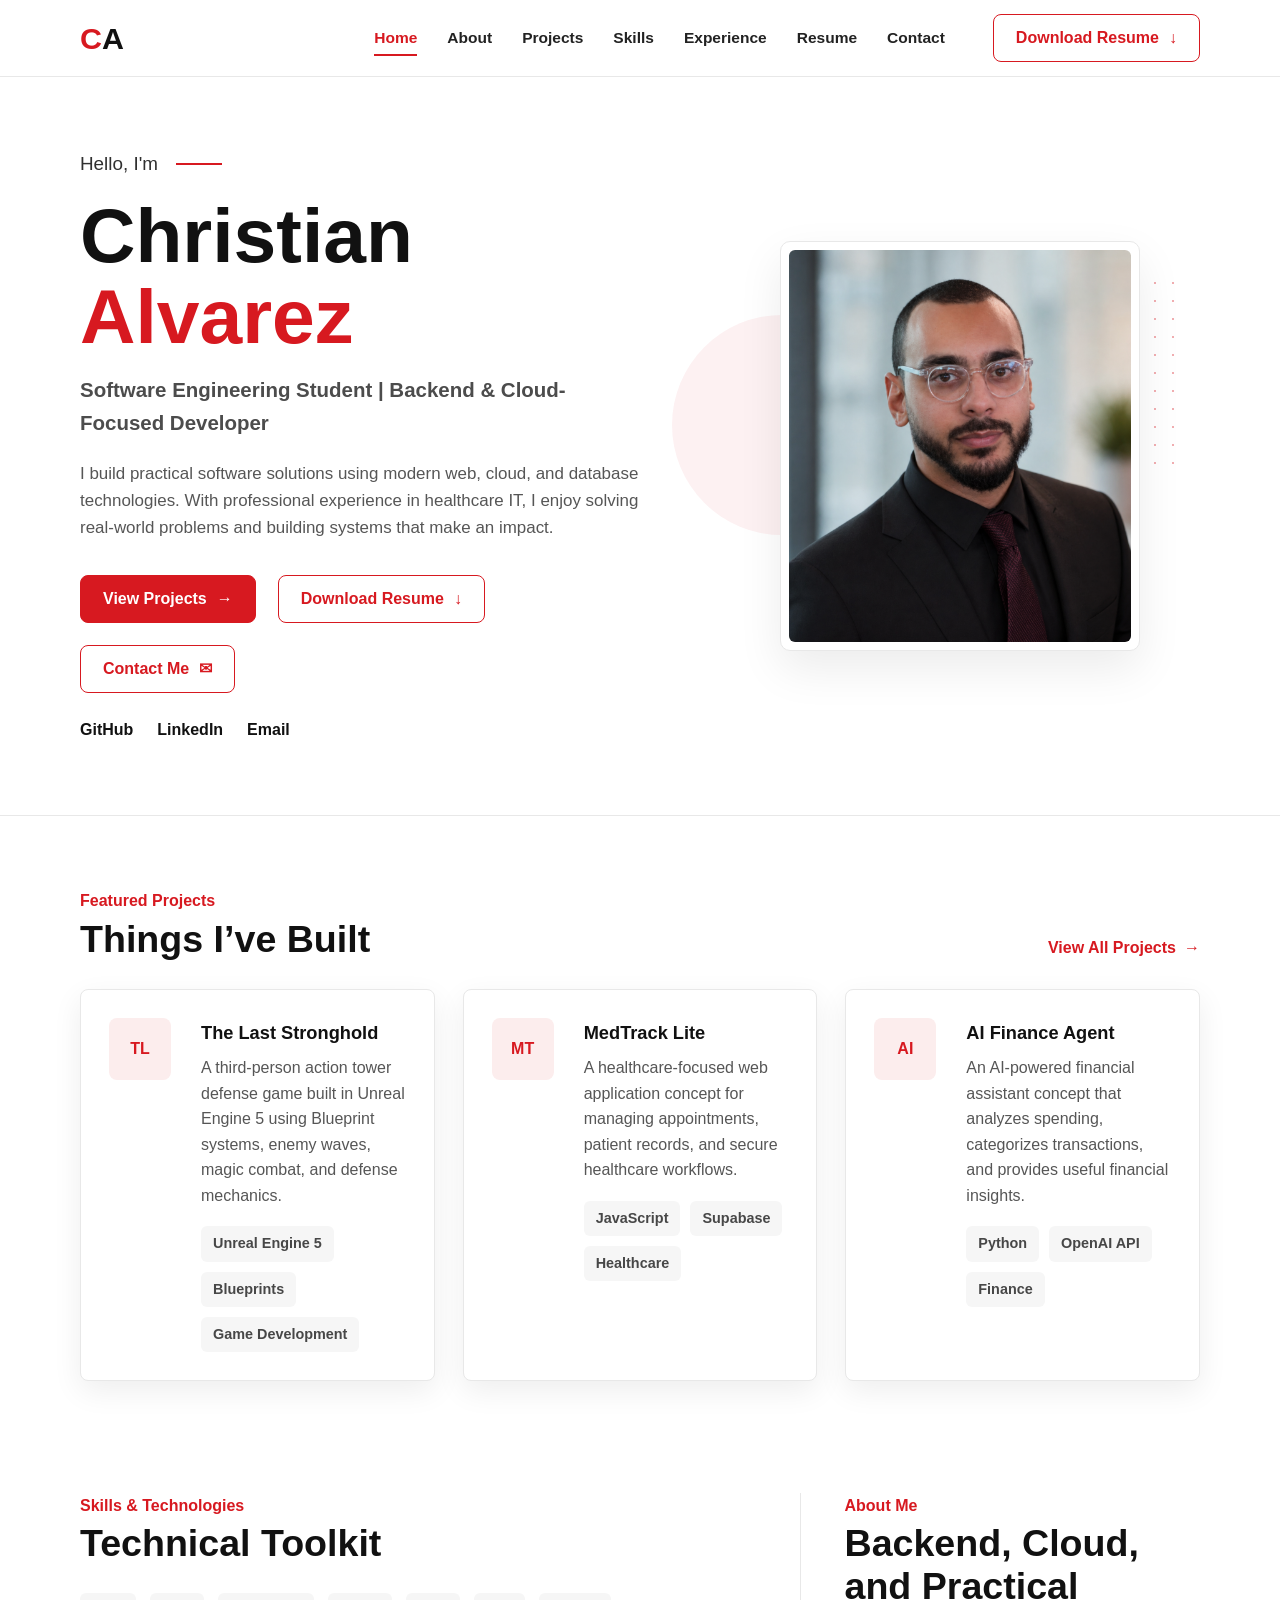
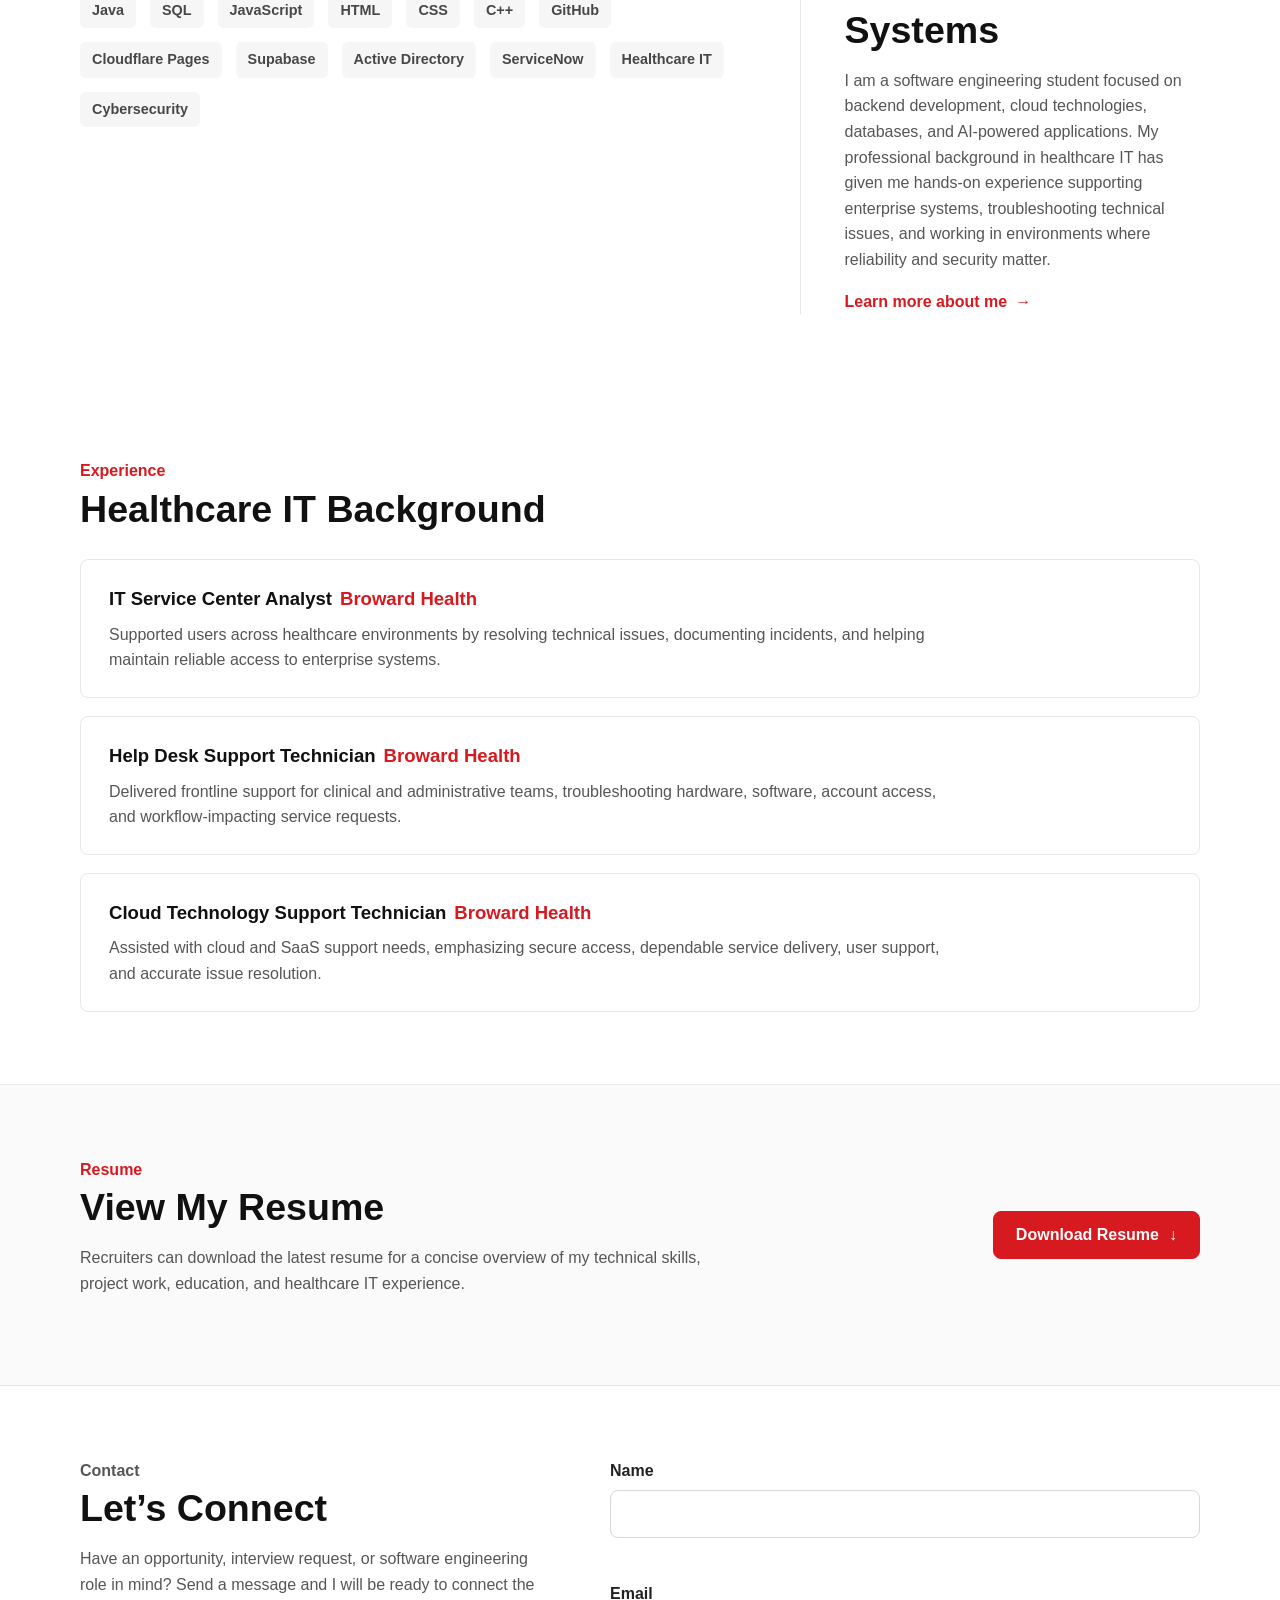
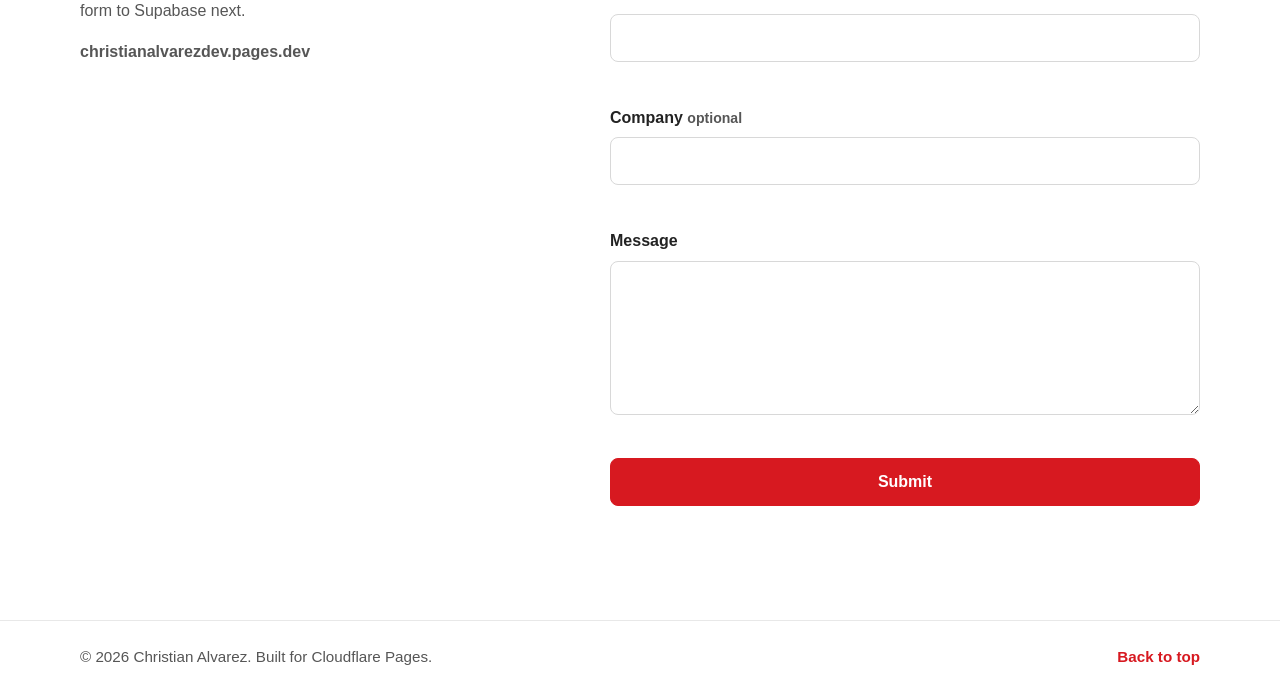
==== index.html @ f027a2ce "Initial portfolio website" ====
<!DOCTYPE html>
<html lang="en">
<head>
  <meta charset="UTF-8" />
  <meta name="viewport" content="width=device-width, initial-scale=1.0" />
  <meta
    name="description"
    content="Christian Alvarez is a software engineering student focused on backend development, cloud technologies, databases, AI applications, and healthcare IT."
  />
  <title>Christian Alvarez | Software Engineering Portfolio</title>
  <link rel="stylesheet" href="styles.css" />
</head>
<body>
  <header class="site-header">
    <nav class="nav container" aria-label="Main navigation">
      <a class="logo" href="#home" aria-label="Christian Alvarez home">
        <span>C</span>A
      </a>

      <button class="nav-toggle" type="button" aria-label="Open navigation" aria-expanded="false">
        <span></span>
        <span></span>
        <span></span>
      </button>

      <div class="nav-menu" id="nav-menu">
        <ul class="nav-links">
          <li><a class="active" href="#home">Home</a></li>
          <li><a href="#about">About</a></li>
          <li><a href="#projects">Projects</a></li>
          <li><a href="#skills">Skills</a></li>
          <li><a href="#experience">Experience</a></li>
          <li><a href="#resume">Resume</a></li>
          <li><a href="#contact">Contact</a></li>
        </ul>

        <a class="btn btn-outline nav-resume" href="assets/Christian-Alvarez-Resume.pdf" download>
          Download Resume
          <span aria-hidden="true">&#8595;</span>
        </a>
      </div>
    </nav>
  </header>

  <main>
    <section class="hero section" id="home">
      <div class="container hero-grid">
        <div class="hero-content">
          <p class="intro-line">Hello, I'm</p>
          <h1>Christian <span>Alvarez</span></h1>
          <p class="hero-subtitle">Software Engineering Student | Backend &amp; Cloud-Focused Developer</p>
          <p class="hero-copy">
            I build practical software solutions using modern web, cloud, and database technologies.
            With professional experience in healthcare IT, I enjoy solving real-world problems and
            building systems that make an impact.
          </p>

          <div class="hero-actions" aria-label="Primary actions">
            <a class="btn btn-primary" href="#projects">View Projects <span aria-hidden="true">&#8594;</span></a>
            <a class="btn btn-outline" href="assets/Christian-Alvarez-Resume.pdf" download>
              Download Resume <span aria-hidden="true">&#8595;</span>
            </a>
            <a class="btn btn-outline" href="#contact">Contact Me <span aria-hidden="true">&#9993;</span></a>
          </div>

          <div class="social-links" aria-label="Social links">
            <a href="https://github.com/Calvarez2547/" target="_blank" rel="noopener noreferrer">GitHub</a>
            <a href="https://www.linkedin.com/in/calvarez2547/" target="_blank" rel="noopener noreferrer">LinkedIn</a>
            <a href="mailto:calvarez2547@gmail.com">Email</a>
          </div>
        </div>

        <div class="hero-media" aria-label="Professional photo placeholder">
          <div class="photo-card">
            <img
              src="assets/Headshot.png"
              alt="Professional portrait of Christian Alvarez"
              onerror="this.style.display='none'; this.nextElementSibling.style.display='grid';"
            />
            <div class="photo-placeholder">Professional Photo</div>
          </div>
        </div>
      </div>
    </section>

    <section class="section projects-section" id="projects">
      <div class="container">
        <div class="section-heading row-heading">
          <div>
            <p class="section-label">Featured Projects</p>
            <h2>Things I&rsquo;ve Built</h2>
          </div>
          <a class="text-link" href="#projects">View All Projects <span aria-hidden="true">&#8594;</span></a>
        </div>

        <div class="project-grid">
          <article class="project-card">
            <div class="project-icon" aria-hidden="true">TL</div>
            <div>
              <h3>The Last Stronghold</h3>
              <p>
                A third-person action tower defense game built in Unreal Engine 5 using Blueprint
                systems, enemy waves, magic combat, and defense mechanics.
              </p>
              <div class="tags">
                <span>Unreal Engine 5</span>
                <span>Blueprints</span>
                <span>Game Development</span>
              </div>
            </div>
          </article>

          <article class="project-card">
            <div class="project-icon" aria-hidden="true">MT</div>
            <div>
              <h3>MedTrack Lite</h3>
              <p>
                A healthcare-focused web application concept for managing appointments, patient
                records, and secure healthcare workflows.
              </p>
              <div class="tags">
                <span>JavaScript</span>
                <span>Supabase</span>
                <span>Healthcare</span>
              </div>
            </div>
          </article>

          <article class="project-card">
            <div class="project-icon" aria-hidden="true">AI</div>
            <div>
              <h3>AI Finance Agent</h3>
              <p>
                An AI-powered financial assistant concept that analyzes spending, categorizes
                transactions, and provides useful financial insights.
              </p>
              <div class="tags">
                <span>Python</span>
                <span>OpenAI API</span>
                <span>Finance</span>
              </div>
            </div>
          </article>
        </div>
      </div>
    </section>

    <section class="section split-section" id="skills">
      <div class="container split-grid">
        <div class="skills-panel">
          <div class="section-heading">
            <p class="section-label">Skills &amp; Technologies</p>
            <h2>Technical Toolkit</h2>
          </div>
          <div class="skills-grid" aria-label="Skills list">
            <span>Java</span>
            <span>SQL</span>
            <span>JavaScript</span>
            <span>HTML</span>
            <span>CSS</span>
            <span>C++</span>
            <span>GitHub</span>
            <span>Cloudflare Pages</span>
            <span>Supabase</span>
            <span>Active Directory</span>
            <span>ServiceNow</span>
            <span>Healthcare IT</span>
            <span>Cybersecurity</span>
          </div>
        </div>

        <section class="about-panel" id="about" aria-labelledby="about-title">
          <p class="section-label">About Me</p>
          <h2 id="about-title">Backend, Cloud, and Practical Systems</h2>
          <p>
            I am a software engineering student focused on backend development, cloud technologies,
            databases, and AI-powered applications. My professional background in healthcare IT has
            given me hands-on experience supporting enterprise systems, troubleshooting technical
            issues, and working in environments where reliability and security matter.
          </p>
          <a class="text-link" href="#contact">Learn more about me <span aria-hidden="true">&#8594;</span></a>
        </section>
      </div>
    </section>

    <section class="section" id="experience">
      <div class="container">
        <div class="section-heading">
          <p class="section-label">Experience</p>
          <h2>Healthcare IT Background</h2>
        </div>

        <div class="experience-list">
          <article class="experience-item">
            <h3>IT Service Center Analyst <span>Broward Health</span></h3>
            <p>
              Supported users across healthcare environments by resolving technical issues,
              documenting incidents, and helping maintain reliable access to enterprise systems.
            </p>
          </article>

          <article class="experience-item">
            <h3>Help Desk Support Technician <span>Broward Health</span></h3>
            <p>
              Delivered frontline support for clinical and administrative teams, troubleshooting
              hardware, software, account access, and workflow-impacting service requests.
            </p>
          </article>

          <article class="experience-item">
            <h3>Cloud Technology Support Technician <span>Broward Health</span></h3>
            <p>
              Assisted with cloud and SaaS support needs, emphasizing secure access, dependable
              service delivery, user support, and accurate issue resolution.
            </p>
          </article>
        </div>
      </div>
    </section>

    <section class="section resume-section" id="resume">
      <div class="container resume-box">
        <div>
          <p class="section-label">Resume</p>
          <h2>View My Resume</h2>
          <p>
            Recruiters can download the latest resume for a concise overview of my technical skills,
            project work, education, and healthcare IT experience.
          </p>
        </div>
        <a class="btn btn-primary" href="assets/Christian-Alvarez-Resume.pdf" download>
          Download Resume <span aria-hidden="true">&#8595;</span>
        </a>
      </div>
    </section>

    <section class="section contact-section" id="contact">
      <div class="container contact-grid">
        <div>
          <p class="section-label">Contact</p>
          <h2>Let&rsquo;s Connect</h2>
          <p>
            Have an opportunity, interview request, or software engineering role in mind? Send a
            message and I will be ready to connect the form to Supabase next.
          </p>
          <p class="site-url">christianalvarezdev.pages.dev</p>
        </div>

        <form class="contact-form" id="contact-form" novalidate>
          <div class="form-row">
            <label for="name">Name</label>
            <input id="name" name="name" type="text" autocomplete="name" required />
            <small class="error-message"></small>
          </div>

          <div class="form-row">
            <label for="email">Email</label>
            <input id="email" name="email" type="email" autocomplete="email" required />
            <small class="error-message"></small>
          </div>

          <div class="form-row">
            <label for="company">Company <span>optional</span></label>
            <input id="company" name="company" type="text" autocomplete="organization" />
            <small class="error-message"></small>
          </div>

          <div class="form-row">
            <label for="message">Message</label>
            <textarea id="message" name="message" rows="5" required></textarea>
            <small class="error-message"></small>
          </div>

          <button class="btn btn-primary" type="submit">Submit</button>
          <p class="form-status" id="form-status" role="status" aria-live="polite"></p>
        </form>
      </div>
    </section>
  </main>

  <footer class="footer">
    <div class="container footer-content">
      <p>&copy; 2026 Christian Alvarez. Built for Cloudflare Pages.</p>
      <a href="#home">Back to top</a>
    </div>
  </footer>

  <script src="script.js"></script>
</body>
</html>
---- styles.css ----
:root {
  --color-bg: #ffffff;
  --color-surface: #ffffff;
  --color-text: #111111;
  --color-muted: #565656;
  --color-soft: #f6f6f6;
  --color-line: #e8e8e8;
  --color-accent: #d71920;
  --color-accent-dark: #b91419;
  --shadow-soft: 0 18px 45px rgba(17, 17, 17, 0.08);
  --shadow-card: 0 10px 30px rgba(17, 17, 17, 0.07);
  --radius: 8px;
  --container: 1120px;
}

* {
  box-sizing: border-box;
}

html {
  scroll-behavior: smooth;
  scroll-padding-top: 92px;
}

body {
  margin: 0;
  background: var(--color-bg);
  color: var(--color-text);
  font-family: Arial, Helvetica, sans-serif;
  line-height: 1.6;
}

img {
  display: block;
  max-width: 100%;
}

a {
  color: inherit;
  text-decoration: none;
}

button,
input,
textarea {
  font: inherit;
}

.container {
  width: min(100% - 48px, var(--container));
  margin: 0 auto;
}

.section {
  padding: 72px 0;
}

.site-header {
  position: sticky;
  top: 0;
  z-index: 20;
  background: rgba(255, 255, 255, 0.96);
  border-bottom: 1px solid var(--color-line);
  backdrop-filter: blur(12px);
}

.nav {
  display: flex;
  align-items: center;
  justify-content: space-between;
  min-height: 76px;
  gap: 28px;
}

.logo {
  font-size: 1.9rem;
  font-weight: 700;
  letter-spacing: 0;
}

.logo span {
  color: var(--color-accent);
}

.nav-menu {
  display: flex;
  align-items: center;
  justify-content: flex-end;
  gap: 48px;
  flex: 1;
}

.nav-links {
  display: flex;
  align-items: center;
  justify-content: center;
  gap: 30px;
  margin: 0;
  padding: 0;
  list-style: none;
}

.nav-links a {
  position: relative;
  display: inline-flex;
  align-items: center;
  min-height: 44px;
  color: #222222;
  font-size: 0.97rem;
  font-weight: 700;
  transition: color 180ms ease;
}

.nav-links a::after {
  position: absolute;
  left: 0;
  bottom: 4px;
  width: 0;
  height: 2px;
  background: var(--color-accent);
  content: "";
  transition: width 180ms ease;
}

.nav-links a:hover,
.nav-links a:focus,
.nav-links a.active {
  color: var(--color-accent);
}

.nav-links a:hover::after,
.nav-links a:focus::after,
.nav-links a.active::after {
  width: 100%;
}

.nav-toggle {
  display: none;
  width: 44px;
  height: 44px;
  padding: 10px;
  border: 1px solid var(--color-line);
  border-radius: var(--radius);
  background: var(--color-surface);
  cursor: pointer;
}

.nav-toggle span {
  display: block;
  width: 100%;
  height: 2px;
  margin: 5px 0;
  background: var(--color-text);
}

.btn {
  display: inline-flex;
  align-items: center;
  justify-content: center;
  gap: 10px;
  min-height: 48px;
  padding: 0 22px;
  border: 1px solid var(--color-accent);
  border-radius: var(--radius);
  font-weight: 700;
  line-height: 1;
  transition: transform 180ms ease, background 180ms ease, color 180ms ease, box-shadow 180ms ease;
}

.btn:hover,
.btn:focus {
  transform: translateY(-2px);
  box-shadow: var(--shadow-card);
}

.btn-primary {
  background: var(--color-accent);
  color: #ffffff;
}

.btn-primary:hover,
.btn-primary:focus {
  background: var(--color-accent-dark);
}

.btn-outline {
  background: #ffffff;
  color: var(--color-accent);
}

.btn-outline:hover,
.btn-outline:focus {
  background: var(--color-accent);
  color: #ffffff;
}

.hero {
  min-height: 640px;
  display: flex;
  align-items: center;
  border-bottom: 1px solid var(--color-line);
}

.hero-grid {
  display: grid;
  grid-template-columns: minmax(0, 1.08fr) minmax(320px, 0.92fr);
  align-items: center;
  gap: 76px;
}

.intro-line {
  display: inline-flex;
  align-items: center;
  gap: 18px;
  margin: 0 0 16px;
  color: #303030;
  font-size: 1.18rem;
}

.intro-line::after {
  width: 46px;
  height: 2px;
  background: var(--color-accent);
  content: "";
}

.hero h1 {
  margin: 0;
  font-size: clamp(3.15rem, 6vw, 5rem);
  line-height: 1.05;
  letter-spacing: 0;
}

.hero h1 span {
  color: var(--color-accent);
}

.hero-subtitle {
  margin: 18px 0 20px;
  color: #4c4c4c;
  font-size: 1.28rem;
  font-weight: 600;
}

.hero-copy {
  max-width: 650px;
  margin: 0;
  color: var(--color-muted);
  font-size: 1.06rem;
}

.hero-actions {
  display: flex;
  flex-wrap: wrap;
  gap: 22px;
  margin-top: 34px;
}

.social-links {
  display: flex;
  flex-wrap: wrap;
  gap: 24px;
  margin-top: 24px;
}

.social-links a {
  color: #111111;
  font-weight: 800;
  transition: color 180ms ease;
}

.social-links a:hover,
.social-links a:focus {
  color: var(--color-accent);
}

.hero-media {
  position: relative;
  display: flex;
  justify-content: center;
}

.hero-media::before,
.hero-media::after {
  position: absolute;
  z-index: -1;
  content: "";
}

.hero-media::before {
  inset: 18% auto auto -10%;
  width: 220px;
  height: 220px;
  border-radius: 50%;
  background: rgba(215, 25, 32, 0.06);
}

.hero-media::after {
  top: 8%;
  right: 3%;
  width: 130px;
  height: 190px;
  opacity: 0.35;
  background-image: radial-gradient(var(--color-accent) 1px, transparent 1px);
  background-size: 18px 18px;
}

.photo-card {
  width: min(100%, 360px);
  aspect-ratio: 0.88;
  padding: 8px;
  border: 1px solid var(--color-line);
  border-radius: 10px;
  background: #ffffff;
  box-shadow: var(--shadow-soft);
}

.photo-card img,
.photo-placeholder {
  width: 100%;
  height: 100%;
  border-radius: 6px;
  object-fit: cover;
}

.photo-placeholder {
  display: none;
  place-items: center;
  border: 1px dashed rgba(215, 25, 32, 0.45);
  background: linear-gradient(135deg, #fbfbfb, #f1f1f1);
  color: var(--color-muted);
  font-weight: 800;
}

.section-heading {
  margin-bottom: 28px;
}

.section-label {
  margin: 0 0 4px;
  color: var(--color-accent);
  font-weight: 800;
}

.section-heading h2,
.about-panel h2,
.resume-box h2,
.contact-grid h2 {
  margin: 0;
  font-size: clamp(1.9rem, 3vw, 2.35rem);
  line-height: 1.15;
}

.row-heading {
  display: flex;
  align-items: end;
  justify-content: space-between;
  gap: 24px;
}

.text-link {
  display: inline-flex;
  align-items: center;
  gap: 8px;
  color: var(--color-accent);
  font-weight: 800;
  transition: color 180ms ease, transform 180ms ease;
}

.text-link:hover,
.text-link:focus {
  color: var(--color-accent-dark);
  transform: translateX(2px);
}

.project-grid {
  display: grid;
  grid-template-columns: repeat(3, minmax(0, 1fr));
  gap: 28px;
}

.project-card {
  display: grid;
  grid-template-columns: 70px 1fr;
  gap: 22px;
  min-height: 210px;
  padding: 28px;
  border: 1px solid var(--color-line);
  border-radius: var(--radius);
  background: var(--color-surface);
  box-shadow: var(--shadow-card);
  transition: border-color 180ms ease, transform 180ms ease, box-shadow 180ms ease;
}

.project-card:hover {
  border-color: rgba(215, 25, 32, 0.35);
  transform: translateY(-5px);
  box-shadow: 0 18px 42px rgba(17, 17, 17, 0.11);
}

.project-icon {
  display: grid;
  place-items: center;
  width: 62px;
  height: 62px;
  border-radius: var(--radius);
  background: rgba(215, 25, 32, 0.08);
  color: var(--color-accent);
  font-weight: 900;
}

.project-card h3 {
  margin: 0 0 8px;
  font-size: 1.14rem;
}

.project-card p {
  margin: 0;
  color: var(--color-muted);
}

.tags {
  display: flex;
  flex-wrap: wrap;
  gap: 10px;
  margin-top: 18px;
}

.tags span,
.skills-grid span {
  display: inline-flex;
  align-items: center;
  min-height: 32px;
  padding: 6px 12px;
  border-radius: 6px;
  background: var(--color-soft);
  color: #474747;
  font-size: 0.9rem;
  font-weight: 700;
}

.split-section {
  padding-top: 40px;
}

.split-grid {
  display: grid;
  grid-template-columns: minmax(0, 1.25fr) minmax(320px, 0.75fr);
  gap: 52px;
  align-items: start;
}

.about-panel {
  padding-left: 44px;
  border-left: 1px solid var(--color-line);
}

.about-panel p:not(.section-label) {
  color: var(--color-muted);
}

.skills-grid {
  display: flex;
  flex-wrap: wrap;
  gap: 14px;
}

.experience-list {
  display: grid;
  gap: 18px;
}

.experience-item {
  padding: 24px 28px;
  border: 1px solid var(--color-line);
  border-radius: var(--radius);
  background: #ffffff;
}

.experience-item h3 {
  display: flex;
  flex-wrap: wrap;
  gap: 8px;
  margin: 0 0 8px;
  font-size: 1.16rem;
}

.experience-item h3 span {
  color: var(--color-accent);
}

.experience-item p {
  max-width: 850px;
  margin: 0;
  color: var(--color-muted);
}

.resume-section {
  background: #fafafa;
  border-block: 1px solid var(--color-line);
}

.resume-box {
  display: flex;
  align-items: center;
  justify-content: space-between;
  gap: 32px;
}

.resume-box p:not(.section-label) {
  max-width: 650px;
  color: var(--color-muted);
}

.contact-grid {
  display: grid;
  grid-template-columns: minmax(0, 0.8fr) minmax(320px, 1fr);
  gap: 58px;
}

.contact-grid p {
  color: var(--color-muted);
}

.site-url {
  color: var(--color-text);
  font-weight: 800;
}

.contact-form {
  display: grid;
  gap: 18px;
}

.form-row {
  display: grid;
  gap: 7px;
}

label {
  color: #222222;
  font-weight: 800;
}

label span {
  color: var(--color-muted);
  font-size: 0.88rem;
  font-weight: 600;
}

input,
textarea {
  width: 100%;
  border: 1px solid #d8d8d8;
  border-radius: var(--radius);
  background: #ffffff;
  color: var(--color-text);
  outline: none;
  transition: border-color 180ms ease, box-shadow 180ms ease;
}

input {
  min-height: 48px;
  padding: 0 14px;
}

textarea {
  min-height: 136px;
  padding: 12px 14px;
  resize: vertical;
}

input:focus,
textarea:focus {
  border-color: var(--color-accent);
  box-shadow: 0 0 0 4px rgba(215, 25, 32, 0.1);
}

.form-row.error input,
.form-row.error textarea {
  border-color: var(--color-accent);
}

.error-message {
  min-height: 18px;
  color: var(--color-accent);
  font-size: 0.84rem;
}

.form-status {
  min-height: 24px;
  margin: 0;
  color: #166534;
  font-weight: 800;
}

.footer {
  border-top: 1px solid var(--color-line);
  padding: 24px 0;
}

.footer-content {
  display: flex;
  align-items: center;
  justify-content: space-between;
  gap: 20px;
  color: var(--color-muted);
  font-size: 0.95rem;
}

.footer p {
  margin: 0;
}

.footer a {
  color: var(--color-accent);
  font-weight: 800;
}

@media (max-width: 980px) {
  .nav-toggle {
    display: block;
  }

  .nav-menu {
    position: absolute;
    top: 76px;
    left: 0;
    right: 0;
    display: none;
    flex-direction: column;
    align-items: stretch;
    gap: 18px;
    padding: 20px 24px 24px;
    border-bottom: 1px solid var(--color-line);
    background: #ffffff;
    box-shadow: var(--shadow-card);
  }

  .nav-menu.open {
    display: flex;
  }

  .nav-links {
    flex-direction: column;
    align-items: stretch;
    gap: 6px;
  }

  .nav-links a {
    width: 100%;
  }

  .nav-resume {
    width: 100%;
  }

  .hero {
    min-height: auto;
  }

  .hero-grid,
  .split-grid,
  .contact-grid {
    grid-template-columns: 1fr;
  }

  .hero-grid {
    gap: 48px;
  }

  .hero-media {
    order: -1;
  }

  .photo-card {
    width: min(100%, 320px);
  }

  .project-grid {
    grid-template-columns: 1fr;
  }

  .about-panel {
    padding-left: 0;
    border-left: 0;
  }
}

@media (max-width: 680px) {
  .container {
    width: min(100% - 32px, var(--container));
  }

  .section {
    padding: 56px 0;
  }

  .nav {
    min-height: 68px;
  }

  .nav-menu {
    top: 68px;
  }

  .hero h1 {
    font-size: clamp(2.65rem, 14vw, 3.35rem);
  }

  .hero-subtitle {
    font-size: 1.05rem;
  }

  .hero-actions,
  .resume-box,
  .footer-content,
  .row-heading {
    align-items: stretch;
    flex-direction: column;
  }

  .btn {
    width: 100%;
  }

  .project-card {
    grid-template-columns: 1fr;
    padding: 24px;
  }

  .skills-grid {
    gap: 10px;
  }

  .skills-grid span {
    flex: 1 1 calc(50% - 10px);
    justify-content: center;
    text-align: center;
  }
}
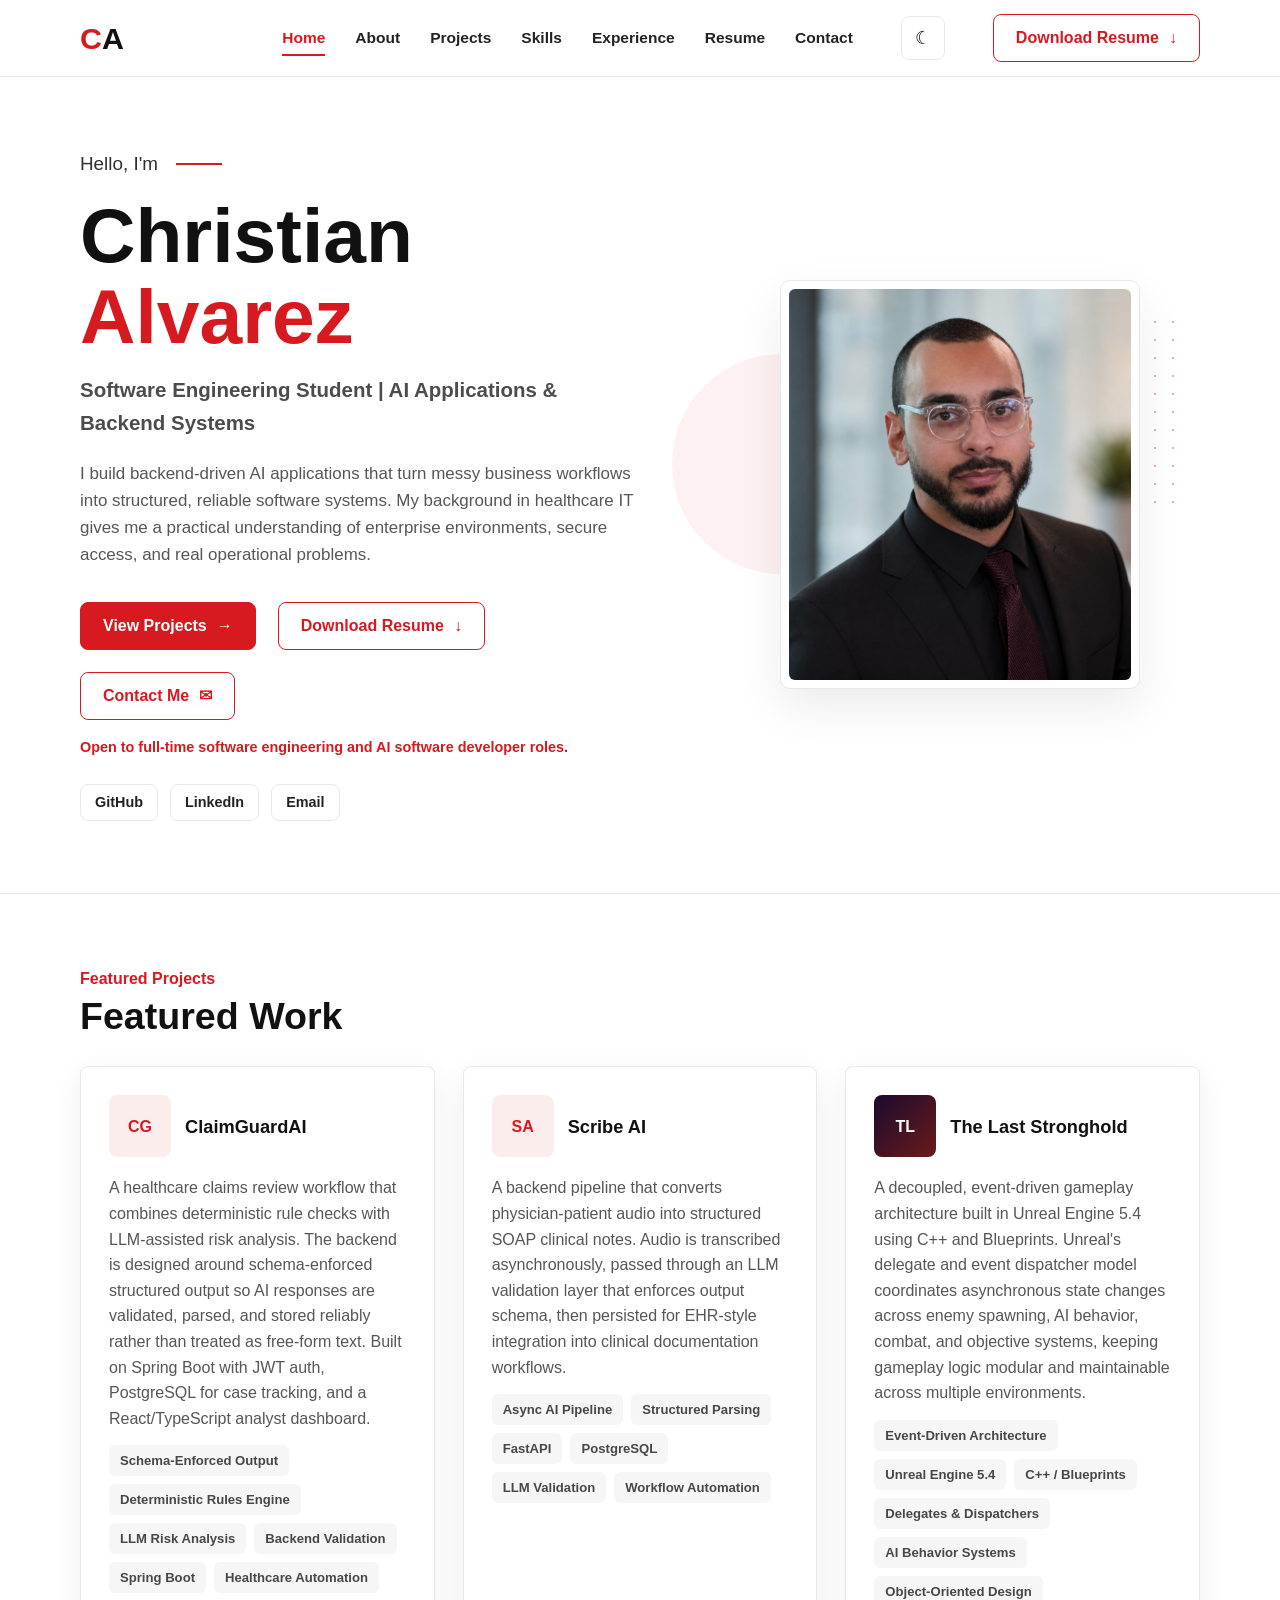
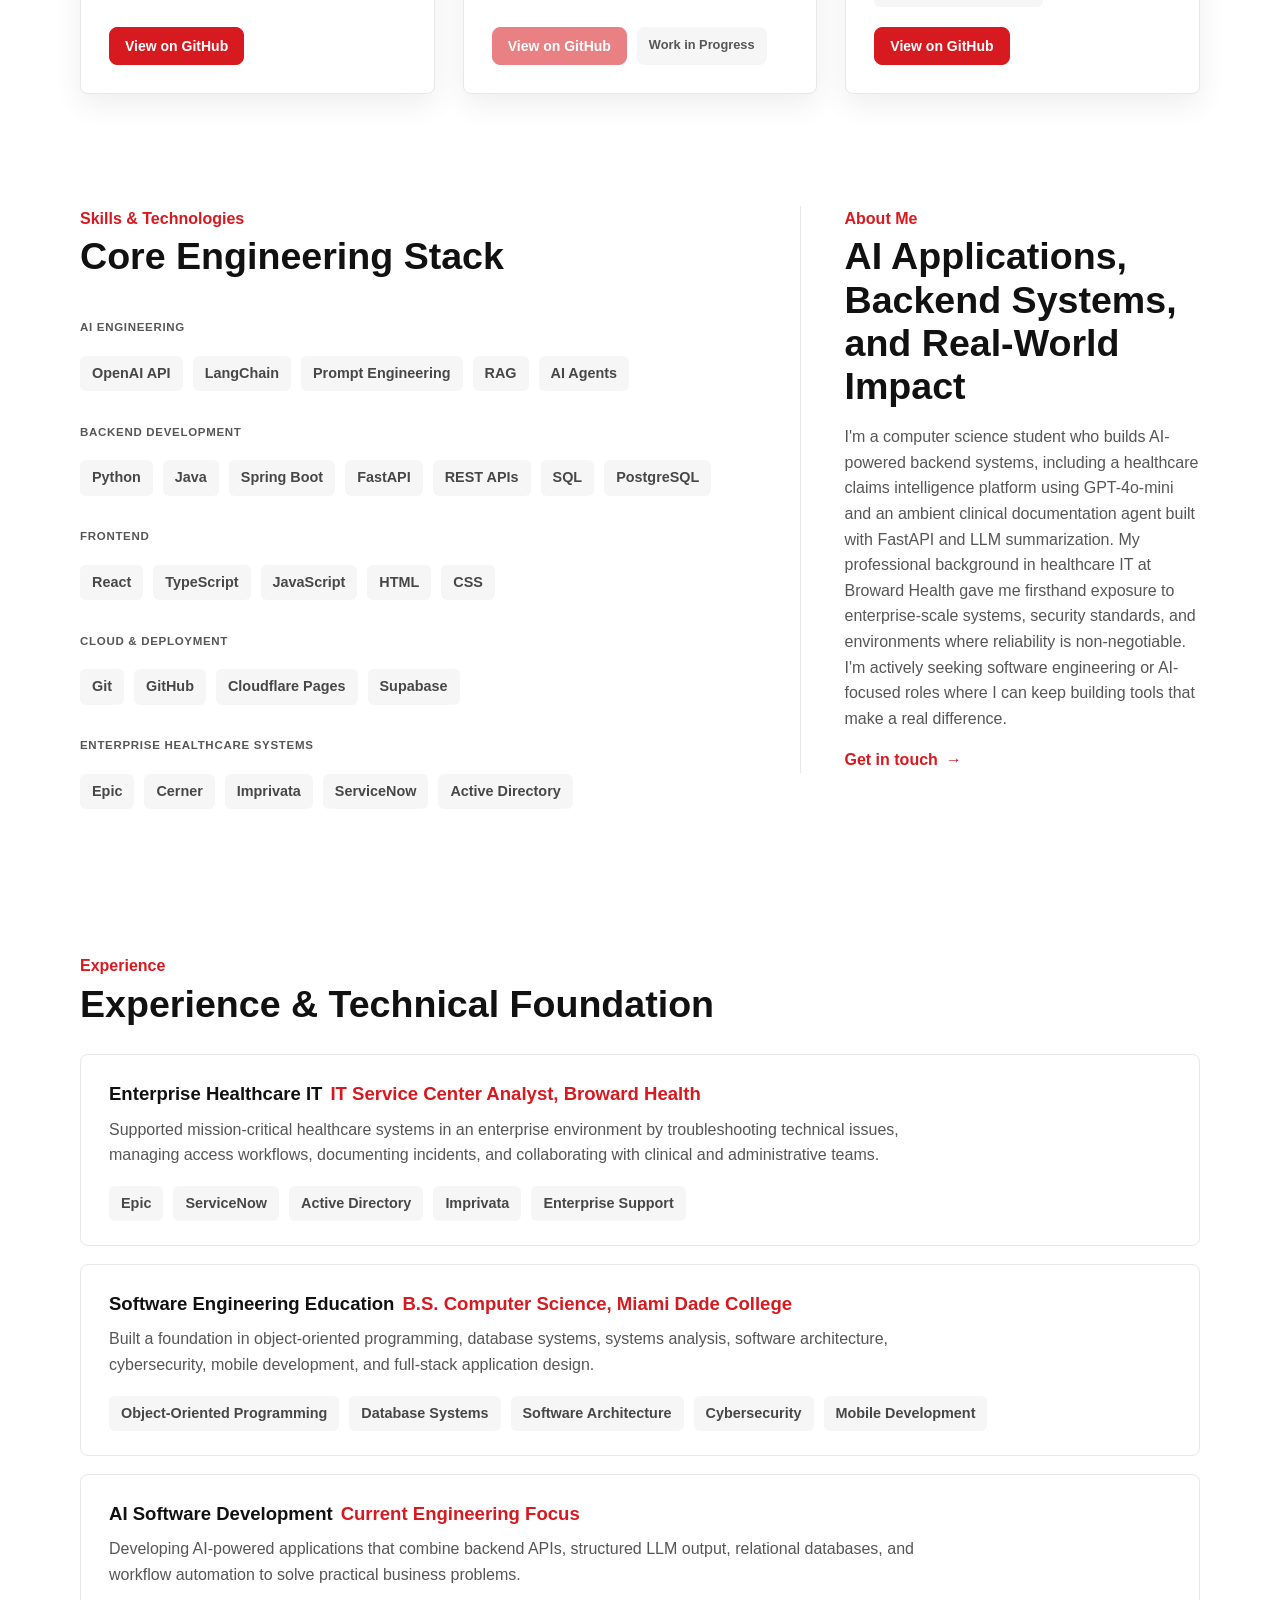
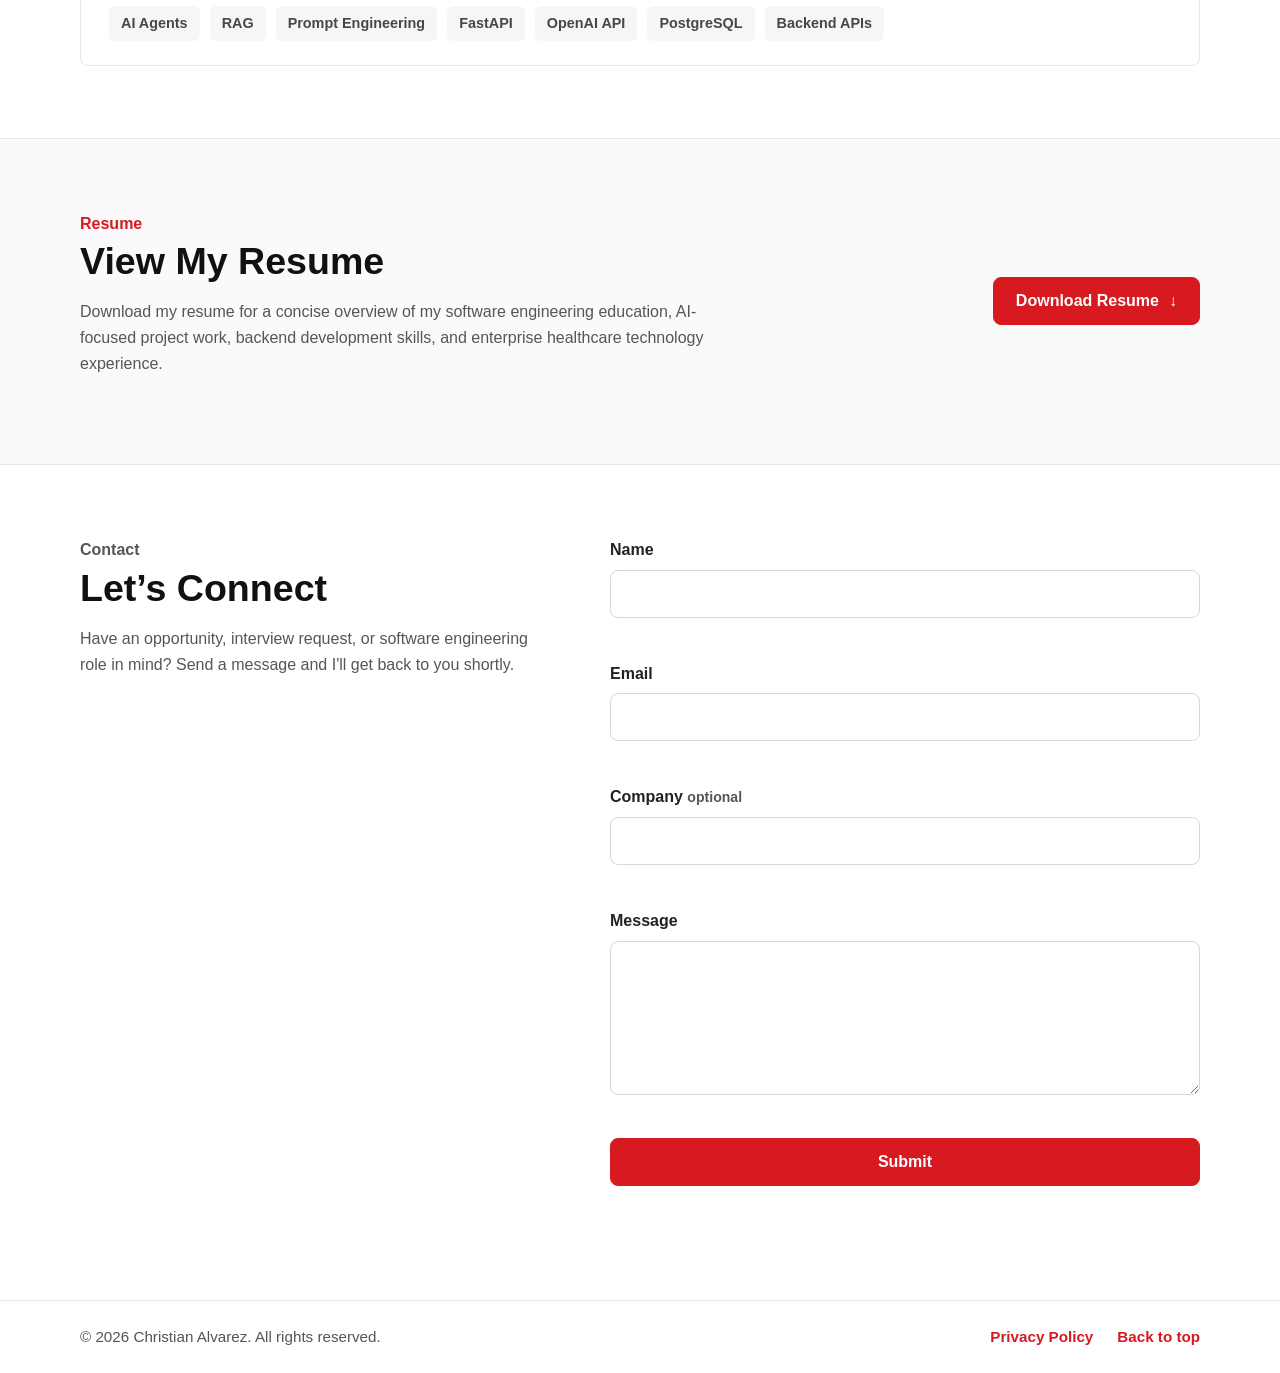
==== commit 35dfd777: "Fix contact form backend validation" ====
--- a/index.html
+++ b/index.html
@@ -5,10 +5,11 @@
   <meta name="viewport" content="width=device-width, initial-scale=1.0" />
   <meta
     name="description"
-    content="Christian Alvarez is a software engineering student focused on backend development, cloud technologies, databases, AI applications, and healthcare IT."
+    content="Christian Alvarez — software engineering student specializing in AI applications, backend development, Python, and cloud technologies."
   />
   <title>Christian Alvarez | Software Engineering Portfolio</title>
   <link rel="stylesheet" href="styles.css" />
+  <script>try{var t=localStorage.getItem('theme')||(matchMedia('(prefers-color-scheme: dark)').matches?'dark':'light');document.documentElement.setAttribute('data-theme',t);}catch(e){}</script>
 </head>
 <body>
   <header class="site-header">
@@ -34,7 +35,9 @@
           <li><a href="#contact">Contact</a></li>
         </ul>
 
-        <a class="btn btn-outline nav-resume" href="assets/Christian-Alvarez-Resume.pdf" download>
+        <button class="dark-toggle" id="dark-toggle" type="button" aria-label="Switch to dark mode">☾</button>
+
+        <a class="btn btn-outline nav-resume" href="assets/Christian-Alvarez-Resume.pdf" download="Christian-Alvarez-Resume.pdf">
           Download Resume
           <span aria-hidden="true">&#8595;</span>
         </a>
@@ -48,20 +51,23 @@
         <div class="hero-content">
           <p class="intro-line">Hello, I'm</p>
           <h1>Christian <span>Alvarez</span></h1>
-          <p class="hero-subtitle">Software Engineering Student | Backend &amp; Cloud-Focused Developer</p>
+          <p class="hero-subtitle">Software Engineering Student | AI Applications &amp; Backend Systems</p>
           <p class="hero-copy">
-            I build practical software solutions using modern web, cloud, and database technologies.
-            With professional experience in healthcare IT, I enjoy solving real-world problems and
-            building systems that make an impact.
+            I build backend-driven AI applications that turn messy business workflows into
+            structured, reliable software systems. My background in healthcare IT gives me a
+            practical understanding of enterprise environments, secure access, and real
+            operational problems.
           </p>
 
           <div class="hero-actions" aria-label="Primary actions">
             <a class="btn btn-primary" href="#projects">View Projects <span aria-hidden="true">&#8594;</span></a>
-            <a class="btn btn-outline" href="assets/Christian-Alvarez-Resume.pdf" download>
+            <a class="btn btn-outline" href="assets/Christian-Alvarez-Resume.pdf" download="Christian-Alvarez-Resume.pdf">
               Download Resume <span aria-hidden="true">&#8595;</span>
             </a>
             <a class="btn btn-outline" href="#contact">Contact Me <span aria-hidden="true">&#9993;</span></a>
           </div>
+
+          <p class="availability-note">Open to full-time software engineering and AI software developer roles.</p>
 
           <div class="social-links" aria-label="Social links">
             <a href="https://github.com/Calvarez2547/" target="_blank" rel="noopener noreferrer">GitHub</a>
@@ -74,7 +80,11 @@
           <div class="photo-card">
             <img
               src="assets/Headshot.png"
-              alt="Professional portrait of Christian Alvarez"
+              alt="Christian Alvarez - Software Engineer Portfolio Portrait"
+              width="400"
+              height="400"
+              loading="eager"
+              decoding="async"
               onerror="this.style.display='none'; this.nextElementSibling.style.display='grid';"
             />
             <div class="photo-placeholder">Professional Photo</div>
@@ -85,59 +95,88 @@
 
     <section class="section projects-section" id="projects">
       <div class="container">
-        <div class="section-heading row-heading">
-          <div>
-            <p class="section-label">Featured Projects</p>
-            <h2>Things I&rsquo;ve Built</h2>
-          </div>
-          <a class="text-link" href="#projects">View All Projects <span aria-hidden="true">&#8594;</span></a>
+        <div class="section-heading">
+          <p class="section-label">Featured Projects</p>
+          <h2>Featured Work</h2>
         </div>
 
         <div class="project-grid">
           <article class="project-card">
-            <div class="project-icon" aria-hidden="true">TL</div>
-            <div>
+            <div class="project-card-header">
+              <div class="project-icon" aria-hidden="true">CG</div>
+              <h3>ClaimGuardAI</h3>
+            </div>
+            <div class="project-card-body">
+              <p>
+                A healthcare claims review workflow that combines deterministic rule checks with
+                LLM-assisted risk analysis. The backend is designed around schema-enforced structured
+                output so AI responses are validated, parsed, and stored reliably rather than treated
+                as free-form text. Built on Spring Boot with JWT auth, PostgreSQL for case tracking,
+                and a React/TypeScript analyst dashboard.
+              </p>
+              <ul class="project-tags" aria-label="ClaimGuardAI technologies">
+                <li>Schema-Enforced Output</li>
+                <li>Deterministic Rules Engine</li>
+                <li>LLM Risk Analysis</li>
+                <li>Backend Validation</li>
+                <li>Spring Boot</li>
+                <li>Healthcare Automation</li>
+              </ul>
+              <div class="card-actions">
+                <a class="btn btn-primary btn-sm" href="https://github.com/Calvarez2547/ClaimGuardAi" target="_blank" rel="noopener noreferrer" aria-label="View ClaimGuardAI on GitHub">View on GitHub</a>
+              </div>
+            </div>
+          </article>
+
+          <article class="project-card">
+            <div class="project-card-header">
+              <div class="project-icon" aria-hidden="true">SA</div>
+              <h3>Scribe AI</h3>
+            </div>
+            <div class="project-card-body">
+              <p>
+                A backend pipeline that converts physician-patient audio into structured SOAP
+                clinical notes. Audio is transcribed asynchronously, passed through an LLM
+                validation layer that enforces output schema, then persisted for EHR-style
+                integration into clinical documentation workflows.
+              </p>
+              <ul class="project-tags" aria-label="Scribe AI technologies">
+                <li>Async AI Pipeline</li>
+                <li>Structured Parsing</li>
+                <li>FastAPI</li>
+                <li>PostgreSQL</li>
+                <li>LLM Validation</li>
+                <li>Workflow Automation</li>
+              </ul>
+              <div class="card-actions">
+                <a class="btn btn-primary btn-sm" href="#" aria-label="Scribe AI demo coming soon" aria-disabled="true" style="opacity: 0.55; cursor: not-allowed; pointer-events: none;">View on GitHub</a>
+                <span class="wip-badge">Work in Progress</span>
+              </div>
+            </div>
+          </article>
+
+          <article class="project-card">
+            <div class="project-card-header">
+              <div class="project-icon" aria-hidden="true" style="background: linear-gradient(135deg, #1a0a2e, #6b1a1a); color: #ffffff;">TL</div>
               <h3>The Last Stronghold</h3>
+            </div>
+            <div class="project-card-body">
               <p>
-                A third-person action tower defense game built in Unreal Engine 5 using Blueprint
-                systems, enemy waves, magic combat, and defense mechanics.
+                A decoupled, event-driven gameplay architecture built in Unreal Engine 5.4 using C++
+                and Blueprints. Unreal's delegate and event dispatcher model coordinates asynchronous
+                state changes across enemy spawning, AI behavior, combat, and objective systems,
+                keeping gameplay logic modular and maintainable across multiple environments.
               </p>
-              <div class="tags">
-                <span>Unreal Engine 5</span>
-                <span>Blueprints</span>
-                <span>Game Development</span>
-              </div>
-            </div>
-          </article>
-
-          <article class="project-card">
-            <div class="project-icon" aria-hidden="true">MT</div>
-            <div>
-              <h3>MedTrack Lite</h3>
-              <p>
-                A healthcare-focused web application concept for managing appointments, patient
-                records, and secure healthcare workflows.
-              </p>
-              <div class="tags">
-                <span>JavaScript</span>
-                <span>Supabase</span>
-                <span>Healthcare</span>
-              </div>
-            </div>
-          </article>
-
-          <article class="project-card">
-            <div class="project-icon" aria-hidden="true">AI</div>
-            <div>
-              <h3>AI Finance Agent</h3>
-              <p>
-                An AI-powered financial assistant concept that analyzes spending, categorizes
-                transactions, and provides useful financial insights.
-              </p>
-              <div class="tags">
-                <span>Python</span>
-                <span>OpenAI API</span>
-                <span>Finance</span>
+              <ul class="project-tags" aria-label="The Last Stronghold technologies">
+                <li>Event-Driven Architecture</li>
+                <li>Unreal Engine 5.4</li>
+                <li>C++ / Blueprints</li>
+                <li>Delegates &amp; Dispatchers</li>
+                <li>AI Behavior Systems</li>
+                <li>Object-Oriented Design</li>
+              </ul>
+              <div class="card-actions">
+                <a class="btn btn-primary btn-sm" href="https://github.com/Calvarez2547/TheLastStrongHold" target="_blank" rel="noopener noreferrer" aria-label="View The Last Stronghold on GitHub">View on GitHub</a>
               </div>
             </div>
           </article>
@@ -150,35 +189,76 @@
         <div class="skills-panel">
           <div class="section-heading">
             <p class="section-label">Skills &amp; Technologies</p>
-            <h2>Technical Toolkit</h2>
+            <h2>Core Engineering Stack</h2>
           </div>
           <div class="skills-grid" aria-label="Skills list">
-            <span>Java</span>
-            <span>SQL</span>
-            <span>JavaScript</span>
-            <span>HTML</span>
-            <span>CSS</span>
-            <span>C++</span>
-            <span>GitHub</span>
-            <span>Cloudflare Pages</span>
-            <span>Supabase</span>
-            <span>Active Directory</span>
-            <span>ServiceNow</span>
-            <span>Healthcare IT</span>
-            <span>Cybersecurity</span>
+            <div class="skill-group">
+              <p class="skill-group-label">AI Engineering</p>
+              <div class="skill-tags">
+                <span>OpenAI API</span>
+                <span>LangChain</span>
+                <span>Prompt Engineering</span>
+                <span>RAG</span>
+                <span>AI Agents</span>
+              </div>
+            </div>
+            <div class="skill-group">
+              <p class="skill-group-label">Backend Development</p>
+              <div class="skill-tags">
+                <span>Python</span>
+                <span>Java</span>
+                <span>Spring Boot</span>
+                <span>FastAPI</span>
+                <span>REST APIs</span>
+                <span>SQL</span>
+                <span>PostgreSQL</span>
+              </div>
+            </div>
+            <div class="skill-group">
+              <p class="skill-group-label">Frontend</p>
+              <div class="skill-tags">
+                <span>React</span>
+                <span>TypeScript</span>
+                <span>JavaScript</span>
+                <span>HTML</span>
+                <span>CSS</span>
+              </div>
+            </div>
+            <div class="skill-group">
+              <p class="skill-group-label">Cloud &amp; Deployment</p>
+              <div class="skill-tags">
+                <span>Git</span>
+                <span>GitHub</span>
+                <span>Cloudflare Pages</span>
+                <span>Supabase</span>
+              </div>
+            </div>
+            <div class="skill-group">
+              <p class="skill-group-label">Enterprise Healthcare Systems</p>
+              <div class="skill-tags">
+                <span>Epic</span>
+                <span>Cerner</span>
+                <span>Imprivata</span>
+                <span>ServiceNow</span>
+                <span>Active Directory</span>
+              </div>
+            </div>
           </div>
         </div>
 
         <section class="about-panel" id="about" aria-labelledby="about-title">
           <p class="section-label">About Me</p>
-          <h2 id="about-title">Backend, Cloud, and Practical Systems</h2>
+          <h2 id="about-title">AI Applications, Backend Systems, and Real-World Impact</h2>
           <p>
-            I am a software engineering student focused on backend development, cloud technologies,
-            databases, and AI-powered applications. My professional background in healthcare IT has
-            given me hands-on experience supporting enterprise systems, troubleshooting technical
-            issues, and working in environments where reliability and security matter.
+            I'm a computer science student who builds AI-powered backend systems, including a
+            healthcare claims intelligence platform using GPT-4o-mini and an ambient clinical
+            documentation agent built with FastAPI and LLM summarization. My professional background
+            in healthcare IT at Broward Health gave me firsthand exposure to enterprise-scale systems,
+            security standards, and environments where reliability is non-negotiable. I'm actively
+            seeking software engineering or AI-focused roles where I can keep building tools that
+            make a real difference.
           </p>
-          <a class="text-link" href="#contact">Learn more about me <span aria-hidden="true">&#8594;</span></a>
+          <a class="text-link" href="#contact">Get in touch <span aria-hidden="true">&#8594;</span></a>
         </section>
       </div>
     </section>
@@ -187,32 +267,57 @@
       <div class="container">
         <div class="section-heading">
           <p class="section-label">Experience</p>
-          <h2>Healthcare IT Background</h2>
+          <h2>Experience &amp; Technical Foundation</h2>
         </div>
 
         <div class="experience-list">
           <article class="experience-item">
-            <h3>IT Service Center Analyst <span>Broward Health</span></h3>
+            <h3>Enterprise Healthcare IT <span>IT Service Center Analyst, Broward Health</span></h3>
             <p>
-              Supported users across healthcare environments by resolving technical issues,
-              documenting incidents, and helping maintain reliable access to enterprise systems.
+              Supported mission-critical healthcare systems in an enterprise environment by
+              troubleshooting technical issues, managing access workflows, documenting incidents,
+              and collaborating with clinical and administrative teams.
             </p>
+            <div class="tags">
+              <span>Epic</span>
+              <span>ServiceNow</span>
+              <span>Active Directory</span>
+              <span>Imprivata</span>
+              <span>Enterprise Support</span>
+            </div>
           </article>
 
           <article class="experience-item">
-            <h3>Help Desk Support Technician <span>Broward Health</span></h3>
+            <h3>Software Engineering Education <span>B.S. Computer Science, Miami Dade College</span></h3>
             <p>
-              Delivered frontline support for clinical and administrative teams, troubleshooting
-              hardware, software, account access, and workflow-impacting service requests.
+              Built a foundation in object-oriented programming, database systems, systems analysis,
+              software architecture, cybersecurity, mobile development, and full-stack application
+              design.
             </p>
+            <div class="tags">
+              <span>Object-Oriented Programming</span>
+              <span>Database Systems</span>
+              <span>Software Architecture</span>
+              <span>Cybersecurity</span>
+              <span>Mobile Development</span>
+            </div>
           </article>
 
           <article class="experience-item">
-            <h3>Cloud Technology Support Technician <span>Broward Health</span></h3>
+            <h3>AI Software Development <span>Current Engineering Focus</span></h3>
             <p>
-              Assisted with cloud and SaaS support needs, emphasizing secure access, dependable
-              service delivery, user support, and accurate issue resolution.
+              Developing AI-powered applications that combine backend APIs, structured LLM output,
+              relational databases, and workflow automation to solve practical business problems.
             </p>
+            <div class="tags">
+              <span>AI Agents</span>
+              <span>RAG</span>
+              <span>Prompt Engineering</span>
+              <span>FastAPI</span>
+              <span>OpenAI API</span>
+              <span>PostgreSQL</span>
+              <span>Backend APIs</span>
+            </div>
           </article>
         </div>
       </div>
@@ -224,11 +329,12 @@
           <p class="section-label">Resume</p>
           <h2>View My Resume</h2>
           <p>
-            Recruiters can download the latest resume for a concise overview of my technical skills,
-            project work, education, and healthcare IT experience.
+            Download my resume for a concise overview of my software engineering education,
+            AI-focused project work, backend development skills, and enterprise healthcare
+            technology experience.
           </p>
         </div>
-        <a class="btn btn-primary" href="assets/Christian-Alvarez-Resume.pdf" download>
+        <a class="btn btn-primary" href="assets/Christian-Alvarez-Resume.pdf" download="Christian-Alvarez-Resume.pdf">
           Download Resume <span aria-hidden="true">&#8595;</span>
         </a>
       </div>
@@ -241,9 +347,8 @@
           <h2>Let&rsquo;s Connect</h2>
           <p>
             Have an opportunity, interview request, or software engineering role in mind? Send a
-            message and I will be ready to connect the form to Supabase next.
+            message and I'll get back to you shortly.
           </p>
-          <p class="site-url">christianalvarezdev.pages.dev</p>
         </div>
 
         <form class="contact-form" id="contact-form" novalidate>
@@ -280,8 +385,11 @@
 
   <footer class="footer">
     <div class="container footer-content">
-      <p>&copy; 2026 Christian Alvarez. Built for Cloudflare Pages.</p>
-      <a href="#home">Back to top</a>
+      <p>&copy; 2026 Christian Alvarez. All rights reserved.</p>
+      <div class="footer-links">
+        <a href="privacy-policy.html">Privacy Policy</a>
+        <a href="#home">Back to top</a>
+      </div>
     </div>
   </footer>
 
--- a/styles.css
+++ b/styles.css
@@ -1,4 +1,5 @@
 :root {
+  color-scheme: light;
   --color-bg: #ffffff;
   --color-surface: #ffffff;
   --color-text: #111111;
@@ -28,6 +29,7 @@
   color: var(--color-text);
   font-family: Arial, Helvetica, sans-serif;
   line-height: 1.6;
+  transition: background-color 250ms ease, color 250ms ease;
 }
 
 img {
@@ -173,6 +175,13 @@
   box-shadow: var(--shadow-card);
 }
 
+.btn:disabled {
+  cursor: not-allowed;
+  opacity: 0.7;
+  transform: none;
+  box-shadow: none;
+}
+
 .btn-primary {
   background: var(--color-accent);
   color: #ffffff;
@@ -259,19 +268,33 @@
 .social-links {
   display: flex;
   flex-wrap: wrap;
-  gap: 24px;
+  gap: 12px;
   margin-top: 24px;
 }
 
 .social-links a {
-  color: #111111;
-  font-weight: 800;
-  transition: color 180ms ease;
+  display: inline-flex;
+  align-items: center;
+  padding: 6px 14px;
+  border: 1px solid var(--color-line);
+  border-radius: var(--radius);
+  color: #222222;
+  font-size: 0.9rem;
+  font-weight: 700;
+  transition: color 180ms ease, border-color 180ms ease;
 }
 
 .social-links a:hover,
 .social-links a:focus {
   color: var(--color-accent);
+  border-color: var(--color-accent);
+}
+
+.availability-note {
+  margin: 16px 0 0;
+  color: var(--color-accent);
+  font-size: 0.9rem;
+  font-weight: 700;
 }
 
 .hero-media {
@@ -380,10 +403,9 @@
 }
 
 .project-card {
-  display: grid;
-  grid-template-columns: 70px 1fr;
-  gap: 22px;
-  min-height: 210px;
+  display: flex;
+  flex-direction: column;
+  gap: 18px;
   padding: 28px;
   border: 1px solid var(--color-line);
   border-radius: var(--radius);
@@ -409,14 +431,72 @@
   font-weight: 900;
 }
 
+.project-card-header {
+  display: flex;
+  align-items: center;
+  gap: 14px;
+}
+
 .project-card h3 {
-  margin: 0 0 8px;
+  margin: 0;
   font-size: 1.14rem;
 }
 
 .project-card p {
   margin: 0;
   color: var(--color-muted);
+}
+
+.project-card-body {
+  display: flex;
+  flex-direction: column;
+  flex: 1;
+}
+
+.project-tags {
+  list-style: none;
+  margin: 14px 0 0;
+  padding: 0;
+  display: flex;
+  flex-wrap: wrap;
+  gap: 8px;
+}
+
+.project-tags li {
+  display: inline-flex;
+  align-items: center;
+  padding: 5px 11px;
+  border-radius: 6px;
+  background: var(--color-soft);
+  color: #474747;
+  font-size: 0.82rem;
+  font-weight: 700;
+}
+
+.card-actions {
+  display: flex;
+  flex-wrap: wrap;
+  gap: 10px;
+  margin-top: auto;
+  padding-top: 20px;
+}
+
+.btn-sm {
+  min-height: 38px;
+  padding: 0 15px;
+  font-size: 0.875rem;
+}
+
+.wip-badge {
+  display: inline-flex;
+  align-items: center;
+  padding: 0 12px;
+  min-height: 38px;
+  border-radius: var(--radius);
+  background: var(--color-soft);
+  color: var(--color-muted);
+  font-size: 0.8rem;
+  font-weight: 700;
 }
 
 .tags {
@@ -461,8 +541,28 @@
 
 .skills-grid {
   display: flex;
+  flex-direction: column;
+  gap: 20px;
+}
+
+.skill-group {
+  display: flex;
+  flex-direction: column;
+  gap: 8px;
+}
+
+.skill-group-label {
+  font-size: 0.72rem;
+  font-weight: 700;
+  text-transform: uppercase;
+  letter-spacing: 0.06em;
+  color: var(--color-muted);
+}
+
+.skill-tags {
+  display: flex;
   flex-wrap: wrap;
-  gap: 14px;
+  gap: 10px;
 }
 
 .experience-list {
@@ -594,6 +694,10 @@
   font-weight: 800;
 }
 
+.form-status.error {
+  color: var(--color-accent);
+}
+
 .footer {
   border-top: 1px solid var(--color-line);
   padding: 24px 0;
@@ -615,6 +719,12 @@
 .footer a {
   color: var(--color-accent);
   font-weight: 800;
+}
+
+.footer-links {
+  display: flex;
+  gap: 24px;
+  align-items: center;
 }
 
 @media (max-width: 980px) {
@@ -725,7 +835,6 @@
   }
 
   .project-card {
-    grid-template-columns: 1fr;
     padding: 24px;
   }
 
@@ -739,3 +848,114 @@
     text-align: center;
   }
 }
+
+/* ===== Dark Mode ===== */
+
+[data-theme="dark"] {
+  color-scheme: dark;
+  --color-bg: #0f0f0f;
+  --color-surface: #1a1a1a;
+  --color-text: #efefef;
+  --color-muted: #a0a0a0;
+  --color-soft: #242424;
+  --color-line: #2d2d2d;
+  --shadow-soft: 0 18px 45px rgba(0, 0, 0, 0.5);
+  --shadow-card: 0 10px 30px rgba(0, 0, 0, 0.4);
+}
+
+[data-theme="dark"] .site-header {
+  background: rgba(15, 15, 15, 0.96);
+}
+
+[data-theme="dark"] .nav-links a {
+  color: var(--color-text);
+}
+
+[data-theme="dark"] .social-links a {
+  color: var(--color-text);
+}
+
+[data-theme="dark"] .intro-line {
+  color: var(--color-muted);
+}
+
+[data-theme="dark"] .hero-subtitle {
+  color: var(--color-muted);
+}
+
+[data-theme="dark"] .btn-outline {
+  background: transparent;
+  color: var(--color-accent);
+}
+
+[data-theme="dark"] .btn-outline:hover,
+[data-theme="dark"] .btn-outline:focus {
+  background: var(--color-accent);
+  color: #ffffff;
+}
+
+[data-theme="dark"] .photo-card {
+  background: var(--color-surface);
+}
+
+[data-theme="dark"] .photo-placeholder {
+  background: linear-gradient(135deg, #1e1e1e, #252525);
+}
+
+[data-theme="dark"] .project-tags li {
+  color: var(--color-muted);
+}
+
+[data-theme="dark"] .tags span,
+[data-theme="dark"] .skills-grid span {
+  color: var(--color-muted);
+}
+
+[data-theme="dark"] .experience-item {
+  background: var(--color-surface);
+}
+
+[data-theme="dark"] .resume-section {
+  background: #141414;
+}
+
+[data-theme="dark"] label {
+  color: var(--color-text);
+}
+
+[data-theme="dark"] input,
+[data-theme="dark"] textarea {
+  background: var(--color-surface);
+  border-color: var(--color-line);
+  color: var(--color-text);
+}
+
+[data-theme="dark"] .nav-menu {
+  background: var(--color-bg);
+}
+
+[data-theme="dark"] .form-status {
+  color: #4ade80;
+}
+
+/* Dark mode toggle button */
+.dark-toggle {
+  display: flex;
+  align-items: center;
+  justify-content: center;
+  width: 44px;
+  height: 44px;
+  border: 1px solid var(--color-line);
+  border-radius: var(--radius);
+  background: var(--color-surface);
+  cursor: pointer;
+  font-size: 1.15rem;
+  flex-shrink: 0;
+  transition: background 180ms ease, border-color 180ms ease;
+}
+
+.dark-toggle:hover,
+.dark-toggle:focus {
+  border-color: var(--color-accent);
+  outline: none;
+}
